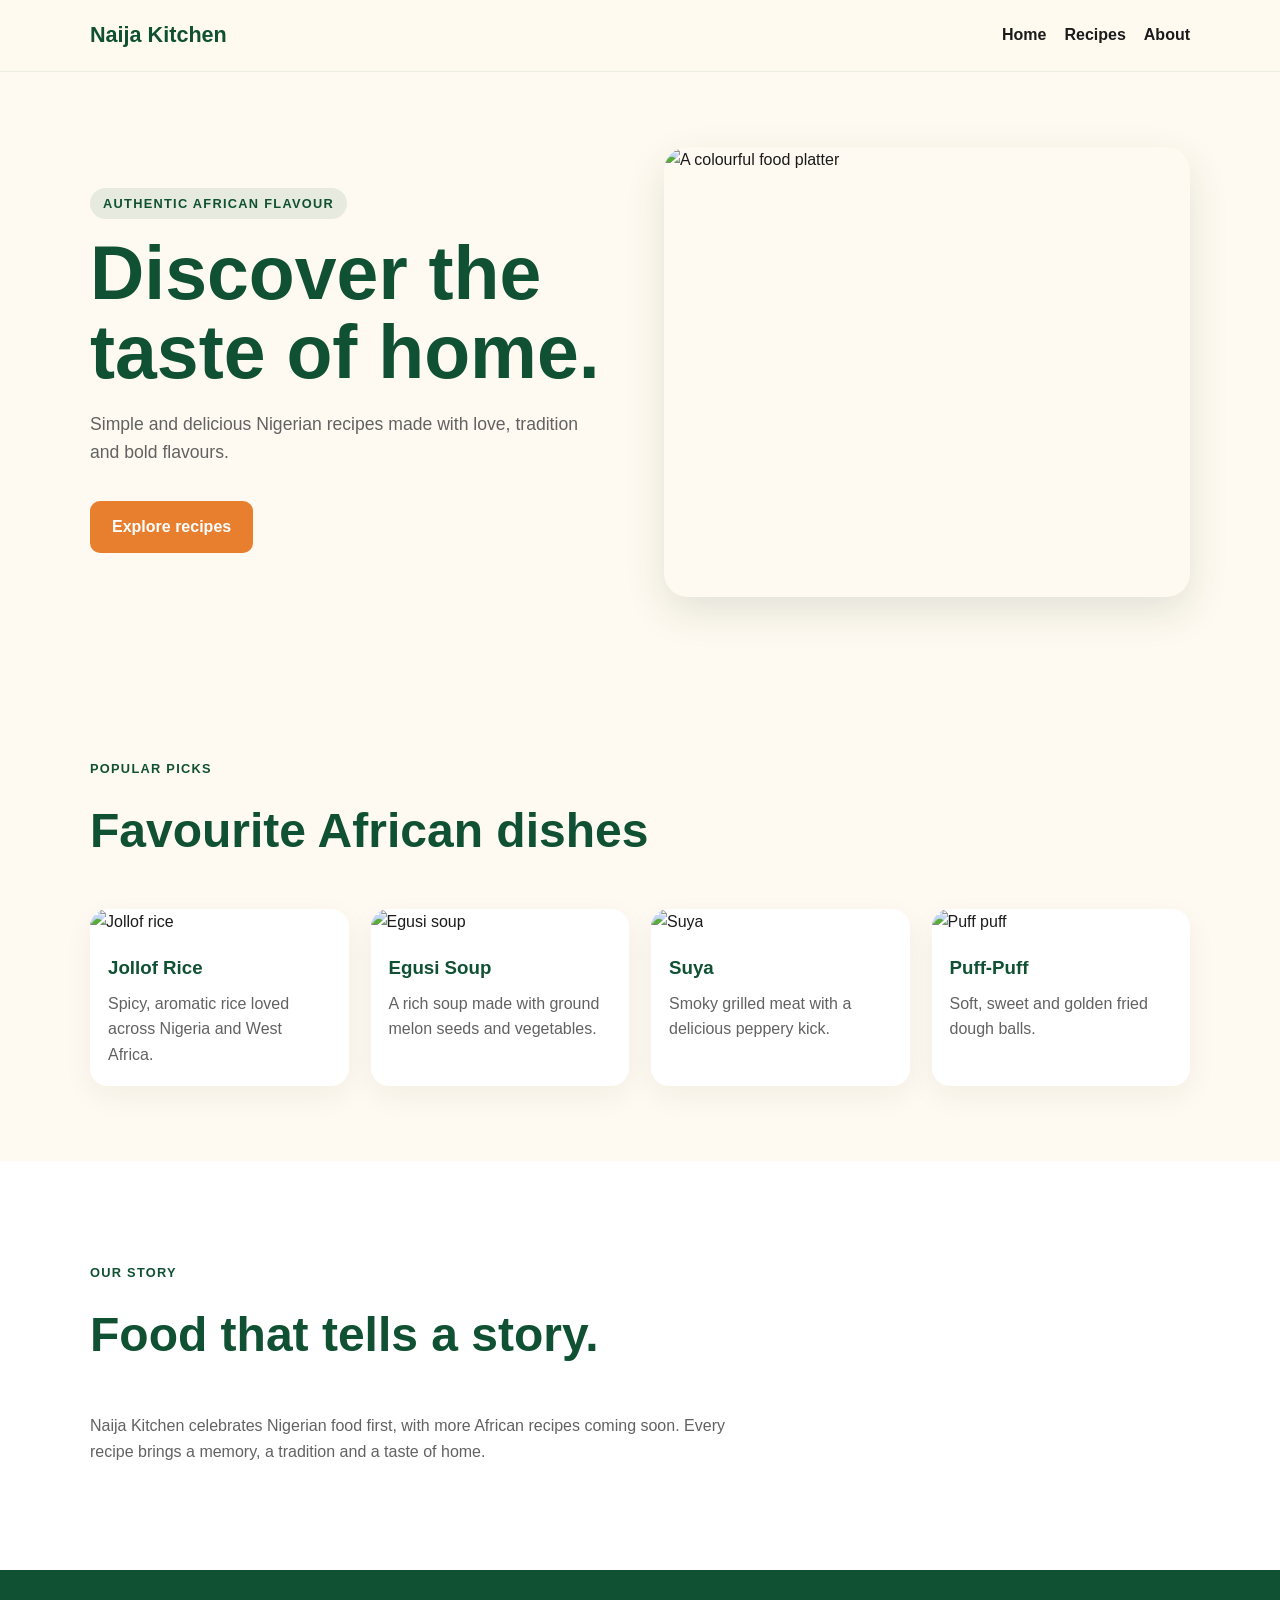
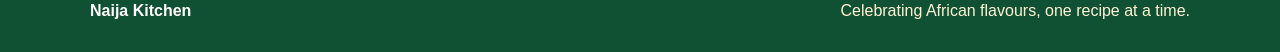
==== index.html @ ebee4eb9 "Build the first Naija Kitchen recipe homepage with a modern African-inspired design." ====
<!doctype html>
<html lang="en">
<head>
  <meta charset="UTF-8">
  <meta name="viewport" content="width=device-width, initial-scale=1.0">
  <title>Naija Kitchen | African Recipes</title>
  <link rel="stylesheet" href="style.css">
</head>
<body>
  <header class="topbar">
    <a class="logo" href="#home">Naija Kitchen</a>
    <nav><a href="#home">Home</a><a href="#recipes">Recipes</a><a href="#about">About</a></nav>
  </header>

  <main>
    <section id="home" class="hero">
      <div>
        <span class="tag">Authentic African flavour</span>
        <h1>Discover the taste of home.</h1>
        <p>Simple and delicious Nigerian recipes made with love, tradition and bold flavours.</p>
        <a class="button" href="#recipes">Explore recipes</a>
      </div>
      <img src="https://images.unsplash.com/photo-1544025162-d76694265947?auto=format&fit=crop&w=900&q=80" alt="A colourful food platter">
    </section>

    <section id="recipes" class="section">
      <p class="eyebrow">Popular picks</p>
      <h2>Favourite African dishes</h2>
      <div class="cards">
        <article class="card"><img src="https://images.unsplash.com/photo-1604908176997-125f25cc6f3d?auto=format&fit=crop&w=700&q=80" alt="Jollof rice"><div><h3>Jollof Rice</h3><p>Spicy, aromatic rice loved across Nigeria and West Africa.</p></div></article>
        <article class="card"><img src="https://images.unsplash.com/photo-1517248135467-4c7edcad34c4?auto=format&fit=crop&w=700&q=80" alt="Egusi soup"><div><h3>Egusi Soup</h3><p>A rich soup made with ground melon seeds and vegetables.</p></div></article>
        <article class="card"><img src="https://images.unsplash.com/photo-1559847844-5315695dadae?auto=format&fit=crop&w=700&q=80" alt="Suya"><div><h3>Suya</h3><p>Smoky grilled meat with a delicious peppery kick.</p></div></article>
        <article class="card"><img src="https://images.unsplash.com/photo-1626074353765-517a681e40be?auto=format&fit=crop&w=700&q=80" alt="Puff puff"><div><h3>Puff-Puff</h3><p>Soft, sweet and golden fried dough balls.</p></div></article>
      </div>
    </section>

    <section id="about" class="about section"><div><p class="eyebrow">Our story</p><h2>Food that tells a story.</h2><p>Naija Kitchen celebrates Nigerian food first, with more African recipes coming soon. Every recipe brings a memory, a tradition and a taste of home.</p></div></section>
  </main>

  <footer><strong>Naija Kitchen</strong><span>Celebrating African flavours, one recipe at a time.</span></footer>
</body>
</html>
---- style.css ----
:root{--green:#0f5132;--orange:#e77f2f;--gold:#f4b942;--cream:#fffaf1;--ink:#1b1b1b;--muted:#626262}*{box-sizing:border-box}html{scroll-behavior:smooth}body{margin:0;font-family:Arial,sans-serif;color:var(--ink);background:var(--cream);line-height:1.6}.topbar{position:sticky;top:0;z-index:2;display:flex;justify-content:space-between;align-items:center;padding:18px max(5%,calc((100% - 1100px)/2));background:#fffaf1ee;backdrop-filter:blur(8px);border-bottom:1px solid #0f513214}.logo{font-size:1.35rem;font-weight:800;color:var(--green);text-decoration:none}nav{display:flex;gap:18px}nav a{color:var(--ink);text-decoration:none;font-weight:600}.hero,.section{width:min(1100px,90%);margin:auto}.hero{min-height:600px;display:grid;grid-template-columns:1fr 1fr;gap:48px;align-items:center;padding:65px 0}.hero h1{font-size:clamp(2.5rem,6vw,4.7rem);line-height:1.05;color:var(--green);margin:18px 0}.hero p{font-size:1.1rem;color:var(--muted);max-width:500px}.hero img{width:100%;height:450px;object-fit:cover;border-radius:24px;box-shadow:0 15px 40px #113d251f}.tag,.eyebrow{color:var(--green);font-size:.8rem;font-weight:800;letter-spacing:.1em;text-transform:uppercase}.tag{background:#3b7d5b1f;padding:8px 13px;border-radius:99px}.button{display:inline-block;margin-top:18px;padding:13px 22px;border-radius:10px;background:var(--orange);color:#fff;text-decoration:none;font-weight:700}.section{padding:75px 0}.section>h2,.about h2{font-size:clamp(2rem,4vw,3rem);color:var(--green);margin-top:8px}.cards{display:grid;grid-template-columns:repeat(4,1fr);gap:22px}.card{overflow:hidden;background:#fff;border-radius:18px;box-shadow:0 10px 30px #1026190e}.card img{width:100%;height:200px;object-fit:cover}.card div{padding:18px}.card h3{color:var(--green);margin:0 0 8px}.card p{color:var(--muted);margin:0}.about{max-width:none;width:100%;padding:90px max(5%,calc((100% - 1100px)/2));background:#fff}.about p:last-child{max-width:650px;color:var(--muted)}footer{display:flex;justify-content:space-between;gap:20px;flex-wrap:wrap;padding:28px max(5%,calc((100% - 1100px)/2));background:var(--green);color:#fff}footer span{color:#fff4d6}@media(max-width:800px){.hero{grid-template-columns:1fr;padding:45px 0}.hero img{height:300px}.cards{grid-template-columns:1fr 1fr}}@media(max-width:520px){.topbar{display:block;text-align:center}.topbar nav{justify-content:center;margin-top:10px}.cards{grid-template-columns:1fr}.section{padding:55px 0}}
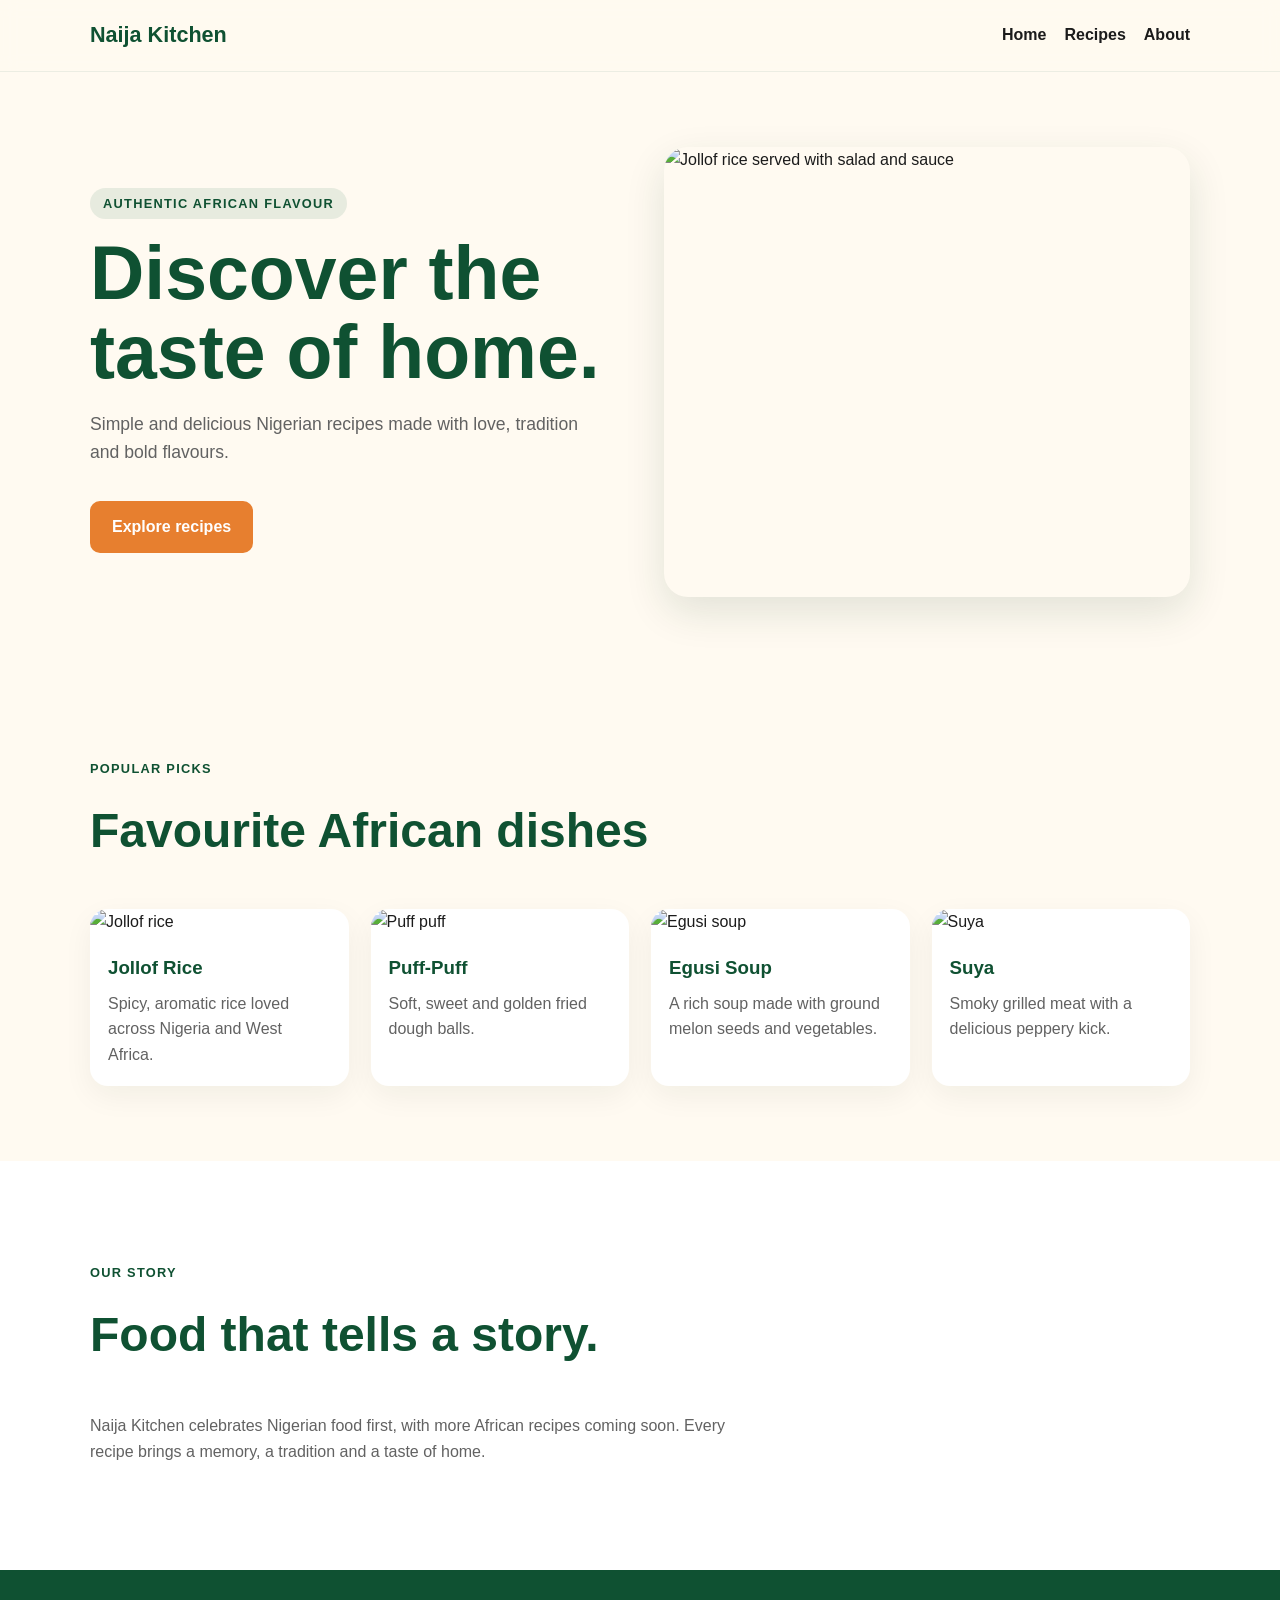
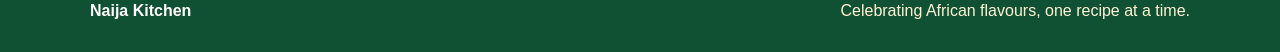
==== commit 4abdf3de: "Replace the default stock recipe photos with the real uploaded Nigerian food images." ====
--- a/index.html
+++ b/index.html
@@ -20,17 +20,17 @@
         <p>Simple and delicious Nigerian recipes made with love, tradition and bold flavours.</p>
         <a class="button" href="#recipes">Explore recipes</a>
       </div>
-      <img src="https://images.unsplash.com/photo-1544025162-d76694265947?auto=format&fit=crop&w=900&q=80" alt="A colourful food platter">
+      <img src="jollof-rice.jpg" alt="Jollof rice served with salad and sauce">
     </section>
 
     <section id="recipes" class="section">
       <p class="eyebrow">Popular picks</p>
       <h2>Favourite African dishes</h2>
       <div class="cards">
-        <article class="card"><img src="https://images.unsplash.com/photo-1604908176997-125f25cc6f3d?auto=format&fit=crop&w=700&q=80" alt="Jollof rice"><div><h3>Jollof Rice</h3><p>Spicy, aromatic rice loved across Nigeria and West Africa.</p></div></article>
-        <article class="card"><img src="https://images.unsplash.com/photo-1517248135467-4c7edcad34c4?auto=format&fit=crop&w=700&q=80" alt="Egusi soup"><div><h3>Egusi Soup</h3><p>A rich soup made with ground melon seeds and vegetables.</p></div></article>
-        <article class="card"><img src="https://images.unsplash.com/photo-1559847844-5315695dadae?auto=format&fit=crop&w=700&q=80" alt="Suya"><div><h3>Suya</h3><p>Smoky grilled meat with a delicious peppery kick.</p></div></article>
-        <article class="card"><img src="https://images.unsplash.com/photo-1626074353765-517a681e40be?auto=format&fit=crop&w=700&q=80" alt="Puff puff"><div><h3>Puff-Puff</h3><p>Soft, sweet and golden fried dough balls.</p></div></article>
+        <article class="card"><img src="jollof-rice.jpg" alt="Jollof rice"><div><h3>Jollof Rice</h3><p>Spicy, aromatic rice loved across Nigeria and West Africa.</p></div></article>
+        <article class="card"><img src="puff-puff.jpg" alt="Puff puff"><div><h3>Puff-Puff</h3><p>Soft, sweet and golden fried dough balls.</p></div></article>
+        <article class="card"><img src="egusi-soup.jpg" alt="Egusi soup"><div><h3>Egusi Soup</h3><p>A rich soup made with ground melon seeds and vegetables.</p></div></article>
+        <article class="card"><img src="suya.jpg" alt="Suya"><div><h3>Suya</h3><p>Smoky grilled meat with a delicious peppery kick.</p></div></article>
       </div>
     </section>
 
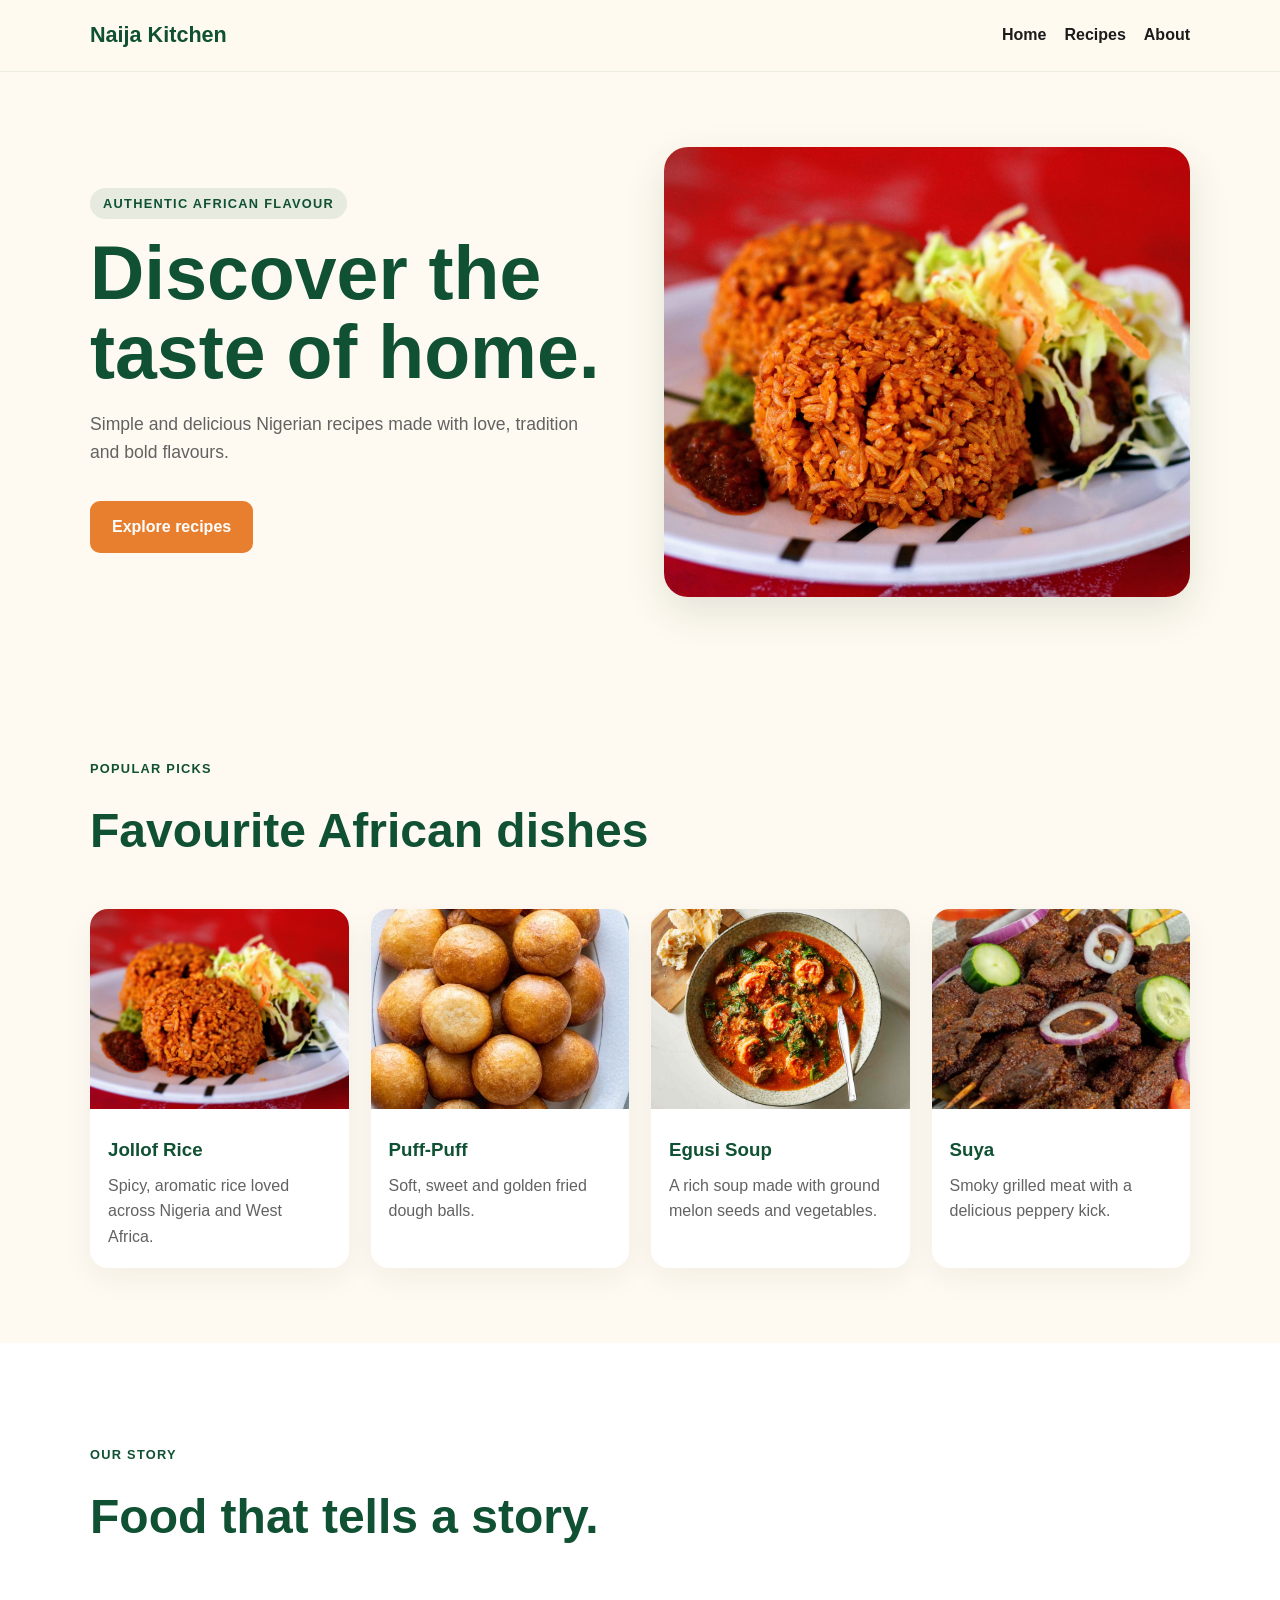
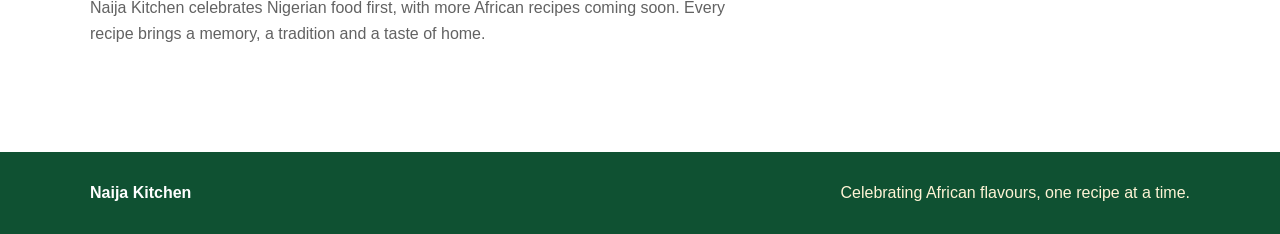
==== commit e29bf2da: "Fix recipe image paths to match the uploaded filenames" ====
--- a/index.html
+++ b/index.html
@@ -20,17 +20,17 @@
         <p>Simple and delicious Nigerian recipes made with love, tradition and bold flavours.</p>
         <a class="button" href="#recipes">Explore recipes</a>
       </div>
-      <img src="jollof-rice.jpg" alt="Jollof rice served with salad and sauce">
+      <img src="Jollof_Rice_with_Stew.jpg" alt="Jollof rice served with salad and sauce">
     </section>
 
     <section id="recipes" class="section">
       <p class="eyebrow">Popular picks</p>
       <h2>Favourite African dishes</h2>
       <div class="cards">
-        <article class="card"><img src="jollof-rice.jpg" alt="Jollof rice"><div><h3>Jollof Rice</h3><p>Spicy, aromatic rice loved across Nigeria and West Africa.</p></div></article>
-        <article class="card"><img src="puff-puff.jpg" alt="Puff puff"><div><h3>Puff-Puff</h3><p>Soft, sweet and golden fried dough balls.</p></div></article>
-        <article class="card"><img src="egusi-soup.jpg" alt="Egusi soup"><div><h3>Egusi Soup</h3><p>A rich soup made with ground melon seeds and vegetables.</p></div></article>
-        <article class="card"><img src="suya.jpg" alt="Suya"><div><h3>Suya</h3><p>Smoky grilled meat with a delicious peppery kick.</p></div></article>
+        <article class="card"><img src="Jollof_Rice_with_Stew.jpg" alt="Jollof rice"><div><h3>Jollof Rice</h3><p>Spicy, aromatic rice loved across Nigeria and West Africa.</p></div></article>
+        <article class="card"><img src="How-To-Make-Puff-Puff-500x500.jpg" alt="Puff puff"><div><h3>Puff-Puff</h3><p>Soft, sweet and golden fried dough balls.</p></div></article>
+        <article class="card"><img src="12978-Egusi-Soup-ddmfs-026-4x3-1-e662479f824b4b54bdc25165ad41c6b6.jpg" alt="Egusi soup"><div><h3>Egusi Soup</h3><p>A rich soup made with ground melon seeds and vegetables.</p></div></article>
+        <article class="card"><img src="Suya.jpg" alt="Suya"><div><h3>Suya</h3><p>Smoky grilled meat with a delicious peppery kick.</p></div></article>
       </div>
     </section>
 
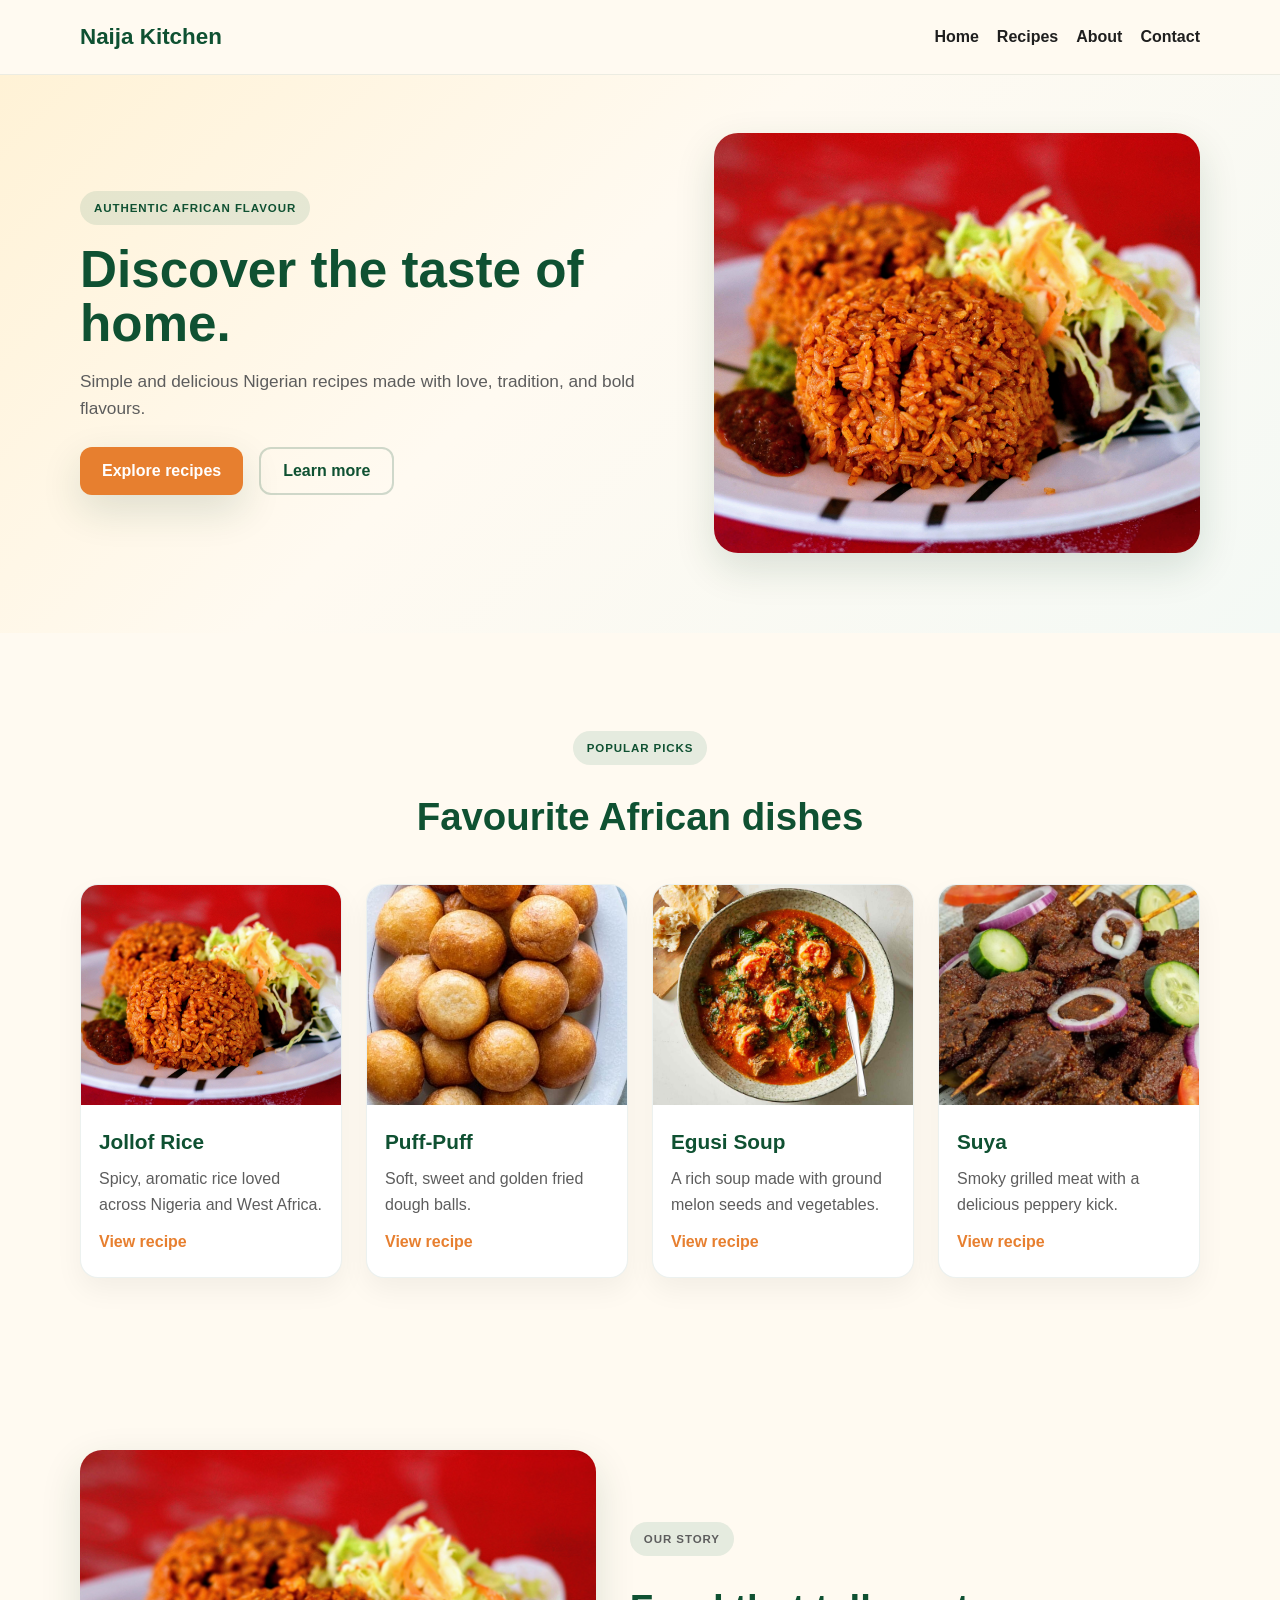
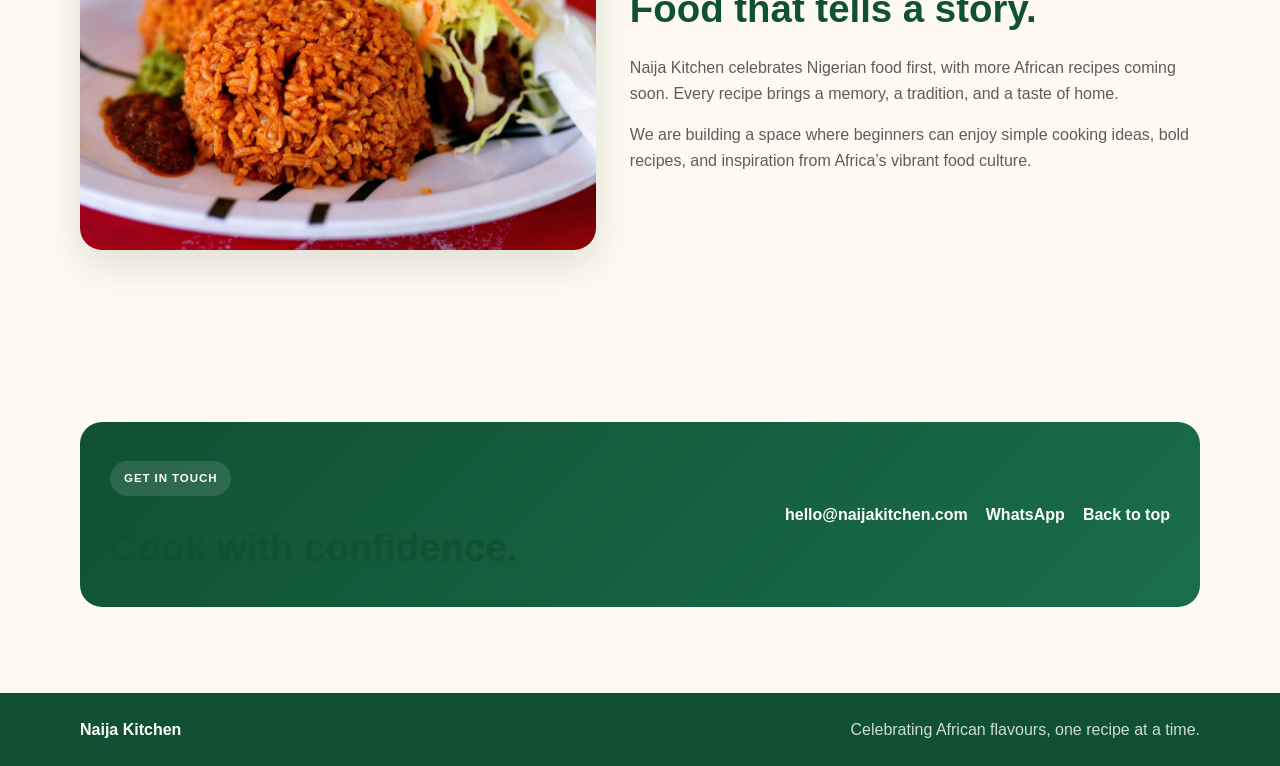
==== commit 9f960b5f: "Add recipe detail pages plus a more polished homepage and contact section for the Naija Kitchen webs" ====
--- a/index.html
+++ b/index.html
@@ -3,40 +3,123 @@
 <head>
   <meta charset="UTF-8">
   <meta name="viewport" content="width=device-width, initial-scale=1.0">
-  <title>Naija Kitchen | African Recipes</title>
+  <title>Naija Kitchen | African recipes</title>
+  <meta name="description" content="Naija Kitchen celebrates authentic Nigerian and African meals, recipes, and food culture.">
   <link rel="stylesheet" href="style.css">
 </head>
 <body>
   <header class="topbar">
-    <a class="logo" href="#home">Naija Kitchen</a>
-    <nav><a href="#home">Home</a><a href="#recipes">Recipes</a><a href="#about">About</a></nav>
+    <div class="container nav-wrap">
+      <a class="logo" href="index.html">Naija Kitchen</a>
+      <nav>
+        <a href="#home">Home</a>
+        <a href="#recipes">Recipes</a>
+        <a href="#about">About</a>
+        <a href="#contact">Contact</a>
+      </nav>
+    </div>
   </header>
 
   <main>
     <section id="home" class="hero">
-      <div>
-        <span class="tag">Authentic African flavour</span>
-        <h1>Discover the taste of home.</h1>
-        <p>Simple and delicious Nigerian recipes made with love, tradition and bold flavours.</p>
-        <a class="button" href="#recipes">Explore recipes</a>
-      </div>
-      <img src="Jollof_Rice_with_Stew.jpg" alt="Jollof rice served with salad and sauce">
-    </section>
+      <div class="container hero-grid">
+        <div class="hero-copy">
+          <span class="tag">Authentic African flavour</span>
+          <h1>Discover the taste of home.</h1>
+          <p>Simple and delicious Nigerian recipes made with love, tradition, and bold flavours.</p>
+          <div class="cta-row">
+            <a class="button primary" href="#recipes">Explore recipes</a>
+            <a class="button secondary" href="#about">Learn more</a>
+          </div>
+        </div>
 
-    <section id="recipes" class="section">
-      <p class="eyebrow">Popular picks</p>
-      <h2>Favourite African dishes</h2>
-      <div class="cards">
-        <article class="card"><img src="Jollof_Rice_with_Stew.jpg" alt="Jollof rice"><div><h3>Jollof Rice</h3><p>Spicy, aromatic rice loved across Nigeria and West Africa.</p></div></article>
-        <article class="card"><img src="How-To-Make-Puff-Puff-500x500.jpg" alt="Puff puff"><div><h3>Puff-Puff</h3><p>Soft, sweet and golden fried dough balls.</p></div></article>
-        <article class="card"><img src="12978-Egusi-Soup-ddmfs-026-4x3-1-e662479f824b4b54bdc25165ad41c6b6.jpg" alt="Egusi soup"><div><h3>Egusi Soup</h3><p>A rich soup made with ground melon seeds and vegetables.</p></div></article>
-        <article class="card"><img src="Suya.jpg" alt="Suya"><div><h3>Suya</h3><p>Smoky grilled meat with a delicious peppery kick.</p></div></article>
+        <div class="hero-image-box">
+          <img src="Jollof_Rice_with_Stew.jpg" alt="Jollof rice served with salad and sauce">
+        </div>
       </div>
     </section>
 
-    <section id="about" class="about section"><div><p class="eyebrow">Our story</p><h2>Food that tells a story.</h2><p>Naija Kitchen celebrates Nigerian food first, with more African recipes coming soon. Every recipe brings a memory, a tradition and a taste of home.</p></div></section>
+    <section id="recipes" class="section recipes-block">
+      <div class="container">
+        <div class="section-heading">
+          <p class="eyebrow">Popular picks</p>
+          <h2>Favourite African dishes</h2>
+        </div>
+
+        <div class="cards">
+          <article class="card">
+            <img src="Jollof_Rice_with_Stew.jpg" alt="Jollof rice">
+            <div class="card-body">
+              <h3>Jollof Rice</h3>
+              <p>Spicy, aromatic rice loved across Nigeria and West Africa.</p>
+              <a href="jollof-rice.html" class="mini-link">View recipe</a>
+            </div>
+          </article>
+
+          <article class="card">
+            <img src="How-To-Make-Puff-Puff-500x500.jpg" alt="Puff puff">
+            <div class="card-body">
+              <h3>Puff-Puff</h3>
+              <p>Soft, sweet and golden fried dough balls.</p>
+              <a href="puff-puff.html" class="mini-link">View recipe</a>
+            </div>
+          </article>
+
+          <article class="card">
+            <img src="12978-Egusi-Soup-ddmfs-026-4x3-1-e662479f824b4b54bdc25165ad41c6b6.jpg" alt="Egusi soup">
+            <div class="card-body">
+              <h3>Egusi Soup</h3>
+              <p>A rich soup made with ground melon seeds and vegetables.</p>
+              <a href="egusi-soup.html" class="mini-link">View recipe</a>
+            </div>
+          </article>
+
+          <article class="card">
+            <img src="Suya.jpg" alt="Suya">
+            <div class="card-body">
+              <h3>Suya</h3>
+              <p>Smoky grilled meat with a delicious peppery kick.</p>
+              <a href="suya.html" class="mini-link">View recipe</a>
+            </div>
+          </article>
+        </div>
+      </div>
+    </section>
+
+    <section id="about" class="section about-section">
+      <div class="container about-grid">
+        <div class="about-image-wrap">
+          <img src="Jollof_Rice_with_Stew.jpg" alt="African dish on a plate">
+        </div>
+        <div class="about-copy">
+          <p class="eyebrow">Our story</p>
+          <h2>Food that tells a story.</h2>
+          <p>Naija Kitchen celebrates Nigerian food first, with more African recipes coming soon. Every recipe brings a memory, a tradition, and a taste of home.</p>
+          <p>We are building a space where beginners can enjoy simple cooking ideas, bold recipes, and inspiration from Africa’s vibrant food culture.</p>
+        </div>
+      </div>
+    </section>
+
+    <section id="contact" class="section contact-section">
+      <div class="container contact-box">
+        <div>
+          <p class="eyebrow">Get in touch</p>
+          <h2>Cook with confidence.</h2>
+        </div>
+        <div class="contact-links">
+          <a href="mailto:hello@naijakitchen.com">hello@naijakitchen.com</a>
+          <a href="https://wa.me/2348000000000">WhatsApp</a>
+          <a href="#home">Back to top</a>
+        </div>
+      </div>
+    </section>
   </main>
 
-  <footer><strong>Naija Kitchen</strong><span>Celebrating African flavours, one recipe at a time.</span></footer>
+  <footer>
+    <div class="container footer-wrap">
+      <strong>Naija Kitchen</strong>
+      <span>Celebrating African flavours, one recipe at a time.</span>
+    </div>
+  </footer>
 </body>
 </html>
--- a/style.css
+++ b/style.css
@@ -1 +1,390 @@
-:root{--green:#0f5132;--orange:#e77f2f;--gold:#f4b942;--cream:#fffaf1;--ink:#1b1b1b;--muted:#626262}*{box-sizing:border-box}html{scroll-behavior:smooth}body{margin:0;font-family:Arial,sans-serif;color:var(--ink);background:var(--cream);line-height:1.6}.topbar{position:sticky;top:0;z-index:2;display:flex;justify-content:space-between;align-items:center;padding:18px max(5%,calc((100% - 1100px)/2));background:#fffaf1ee;backdrop-filter:blur(8px);border-bottom:1px solid #0f513214}.logo{font-size:1.35rem;font-weight:800;color:var(--green);text-decoration:none}nav{display:flex;gap:18px}nav a{color:var(--ink);text-decoration:none;font-weight:600}.hero,.section{width:min(1100px,90%);margin:auto}.hero{min-height:600px;display:grid;grid-template-columns:1fr 1fr;gap:48px;align-items:center;padding:65px 0}.hero h1{font-size:clamp(2.5rem,6vw,4.7rem);line-height:1.05;color:var(--green);margin:18px 0}.hero p{font-size:1.1rem;color:var(--muted);max-width:500px}.hero img{width:100%;height:450px;object-fit:cover;border-radius:24px;box-shadow:0 15px 40px #113d251f}.tag,.eyebrow{color:var(--green);font-size:.8rem;font-weight:800;letter-spacing:.1em;text-transform:uppercase}.tag{background:#3b7d5b1f;padding:8px 13px;border-radius:99px}.button{display:inline-block;margin-top:18px;padding:13px 22px;border-radius:10px;background:var(--orange);color:#fff;text-decoration:none;font-weight:700}.section{padding:75px 0}.section>h2,.about h2{font-size:clamp(2rem,4vw,3rem);color:var(--green);margin-top:8px}.cards{display:grid;grid-template-columns:repeat(4,1fr);gap:22px}.card{overflow:hidden;background:#fff;border-radius:18px;box-shadow:0 10px 30px #1026190e}.card img{width:100%;height:200px;object-fit:cover}.card div{padding:18px}.card h3{color:var(--green);margin:0 0 8px}.card p{color:var(--muted);margin:0}.about{max-width:none;width:100%;padding:90px max(5%,calc((100% - 1100px)/2));background:#fff}.about p:last-child{max-width:650px;color:var(--muted)}footer{display:flex;justify-content:space-between;gap:20px;flex-wrap:wrap;padding:28px max(5%,calc((100% - 1100px)/2));background:var(--green);color:#fff}footer span{color:#fff4d6}@media(max-width:800px){.hero{grid-template-columns:1fr;padding:45px 0}.hero img{height:300px}.cards{grid-template-columns:1fr 1fr}}@media(max-width:520px){.topbar{display:block;text-align:center}.topbar nav{justify-content:center;margin-top:10px}.cards{grid-template-columns:1fr}.section{padding:55px 0}}
+:root {
+  --green-deep: #0f5132;
+  --green-soft: #2f7d5d;
+  --orange: #e77f2f;
+  --gold: #f4b942;
+  --cream: #fffaf1;
+  --warm: #fef4db;
+  --ink: #1f1f1f;
+  --muted: #5d5d5d;
+  --white: #ffffff;
+  --shadow: 0 15px 40px rgba(17, 61, 37, 0.14);
+}
+
+* {
+  box-sizing: border-box;
+}
+
+html {
+  scroll-behavior: smooth;
+}
+
+body {
+  margin: 0;
+  font-family: Arial, Helvetica, sans-serif;
+  background: var(--cream);
+  color: var(--ink);
+  line-height: 1.6;
+}
+
+img {
+  display: block;
+  max-width: 100%;
+}
+
+img, a {
+  -webkit-tap-highlight-color: transparent;
+}
+
+.container {
+  width: min(1120px, calc(100% - 32px));
+  margin: 0 auto;
+}
+
+.topbar {
+  position: sticky;
+  top: 0;
+  z-index: 30;
+  background: rgba(255, 250, 241, 0.9);
+  backdrop-filter: blur(8px);
+  border-bottom: 1px solid rgba(15, 81, 50, 0.08);
+}
+
+.nav-wrap {
+  display: flex;
+  align-items: center;
+  justify-content: space-between;
+  min-height: 74px;
+}
+
+.logo {
+  text-decoration: none;
+  color: var(--green-deep);
+  font-size: 1.4rem;
+  font-weight: 800;
+}
+
+nav {
+  display: flex;
+  align-items: center;
+  gap: 18px;
+  flex-wrap: wrap;
+}
+
+nav a,
+.contact-links a,
+.mini-link {
+  text-decoration: none;
+  color: var(--ink);
+  font-weight: 600;
+}
+
+.hero {
+  background: linear-gradient(135deg, #fff2d6 0%, #fffaf1 44%, #f4f9f5 100%);
+  padding: 58px 0 80px;
+}
+
+.hero-grid {
+  display: grid;
+  grid-template-columns: 1.1fr 0.9fr;
+  gap: 40px;
+  align-items: center;
+}
+
+.tag,
+.eyebrow {
+  display: inline-block;
+  padding: 8px 14px;
+  border-radius: 999px;
+  background: rgba(47, 125, 93, 0.12);
+  color: var(--green-deep);
+  font-size: 0.72rem;
+  letter-spacing: 0.08em;
+  text-transform: uppercase;
+  font-weight: 800;
+}
+
+.hero-copy h1 {
+  margin: 18px 0 18px;
+  color: var(--green-deep);
+  font-size: clamp(2.4rem, 4vw, 4.7rem);
+  line-height: 1.04;
+}
+
+.hero-copy p {
+  max-width: 560px;
+  font-size: 1.08rem;
+  color: var(--muted);
+}
+
+.cta-row {
+  display: flex;
+  gap: 16px;
+  flex-wrap: wrap;
+  margin-top: 24px;
+}
+
+.button {
+  display: inline-flex;
+  align-items: center;
+  justify-content: center;
+  min-height: 48px;
+  padding: 0 22px;
+  border-radius: 12px;
+  text-decoration: none;
+  font-weight: 700;
+}
+
+.button.primary {
+  background: var(--orange);
+  color: var(--white);
+  box-shadow: var(--shadow);
+}
+
+.button.secondary {
+  border: 2px solid rgba(15, 81, 50, 0.2);
+  color: var(--green-deep);
+  background: transparent;
+}
+
+.hero-image-box img {
+  width: 100%;
+  min-height: 420px;
+  object-fit: cover;
+  border-radius: 24px;
+  box-shadow: var(--shadow);
+}
+
+.section {
+  padding: 86px 0;
+}
+
+.section-heading {
+  text-align: center;
+  margin-bottom: 36px;
+}
+
+.section-heading h2,
+.about-copy h2,
+.contact-box h2,
+.recipe-header h1,
+.recipe-layout h2 {
+  margin: 10px 0 0;
+  color: var(--green-deep);
+  font-size: clamp(2rem, 3vw, 3rem);
+}
+
+.cards {
+  display: grid;
+  grid-template-columns: repeat(4, minmax(0, 1fr));
+  gap: 24px;
+}
+
+.card {
+  background: var(--white);
+  border-radius: 18px;
+  overflow: hidden;
+  border: 1px solid rgba(15, 81, 50, 0.08);
+  box-shadow: 0 12px 28px rgba(16, 26, 21, 0.05);
+}
+
+.card img {
+  width: 100%;
+  height: 220px;
+  object-fit: cover;
+}
+
+.card-body {
+  padding: 20px 18px 22px;
+}
+
+.card-body h3 {
+  color: var(--green-deep);
+  margin: 0 0 8px;
+  font-size: 1.3rem;
+}
+
+.card-body p {
+  margin: 0 0 12px;
+  color: var(--muted);
+}
+
+.mini-link {
+  color: var(--orange);
+  font-weight: 700;
+}
+
+.about-grid {
+  display: grid;
+  grid-template-columns: 0.95fr 1.05fr;
+  gap: 34px;
+  align-items: center;
+}
+
+.about-image-wrap img {
+  width: 100%;
+  min-height: 400px;
+  object-fit: cover;
+  border-radius: 22px;
+  box-shadow: var(--shadow);
+}
+
+.about-copy p {
+  color: var(--muted);
+}
+
+.contact-box {
+  display: flex;
+  align-items: center;
+  justify-content: space-between;
+  gap: 26px;
+  background: linear-gradient(135deg, var(--green-deep), #1a6d4c);
+  color: var(--white);
+  border-radius: 22px;
+  padding: 28px 30px;
+}
+
+.contact-box .eyebrow {
+  background: rgba(255, 255, 255, 0.12);
+  color: var(--white);
+}
+
+.contact-links {
+  display: flex;
+  gap: 18px;
+  flex-wrap: wrap;
+}
+
+.contact-links a {
+  color: var(--white);
+}
+
+footer {
+  background: var(--green-deep);
+  color: var(--white);
+  padding: 24px 0;
+}
+
+.footer-wrap {
+  display: flex;
+  justify-content: space-between;
+  gap: 18px;
+  flex-wrap: wrap;
+}
+
+.footer-wrap span {
+  color: rgba(255, 255, 255, 0.8);
+}
+
+.recipe-page {
+  padding: 52px 0 90px;
+}
+
+.recipe-container {
+  width: min(1000px, calc(100% - 32px));
+  margin: 0 auto;
+}
+
+.recipe-header {
+  margin-bottom: 26px;
+}
+
+.recipe-layout {
+  display: grid;
+  grid-template-columns: 1.1fr 0.9fr;
+  gap: 28px;
+  align-items: start;
+}
+
+.recipe-layout img {
+  width: 100%;
+  height: 460px;
+  object-fit: cover;
+  border-radius: 22px;
+  box-shadow: var(--shadow);
+}
+
+.recipe-panel {
+  background: var(--white);
+  border: 1px solid rgba(15, 81, 50, 0.08);
+  border-radius: 18px;
+  padding: 22px;
+  box-shadow: 0 10px 30px rgba(16, 26, 21, 0.04);
+}
+
+.recipe-panel ul {
+  margin: 12px 0 0 18px;
+  padding: 0;
+  color: var(--muted);
+}
+
+.recipe-panel li {
+  margin-bottom: 8px;
+}
+
+.recipe-block {
+  margin-top: 25px;
+  background: var(--white);
+  border-radius: 18px;
+  padding: 22px;
+  border: 1px solid rgba(15, 81, 50, 0.08);
+}
+
+.recipe-block ol {
+  margin: 12px 0 0 22px;
+  padding: 0;
+  color: var(--muted);
+}
+
+.recipe-block li {
+  margin-bottom: 12px;
+}
+
+.back-link {
+  display: inline-block;
+  margin-top: 24px;
+  color: var(--green-deep);
+  text-decoration: none;
+  font-weight: 700;
+}
+
+@media (max-width: 900px) {
+  .hero-grid,
+  .about-grid,
+  .recipe-layout {
+    grid-template-columns: 1fr;
+  }
+
+  .cards {
+    grid-template-columns: repeat(2, minmax(0, 1fr));
+  }
+
+  .contact-box {
+    flex-direction: column;
+    align-items: flex-start;
+  }
+}
+
+@media (max-width: 640px) {
+  .nav-wrap {
+    flex-direction: column;
+    justify-content: center;
+    padding: 14px 0;
+  }
+
+  nav {
+    justify-content: center;
+  }
+
+  .cards {
+    grid-template-columns: 1fr;
+  }
+
+  .hero {
+    padding-top: 38px;
+  }
+
+  .footer-wrap {
+    flex-direction: column;
+  }
+}
